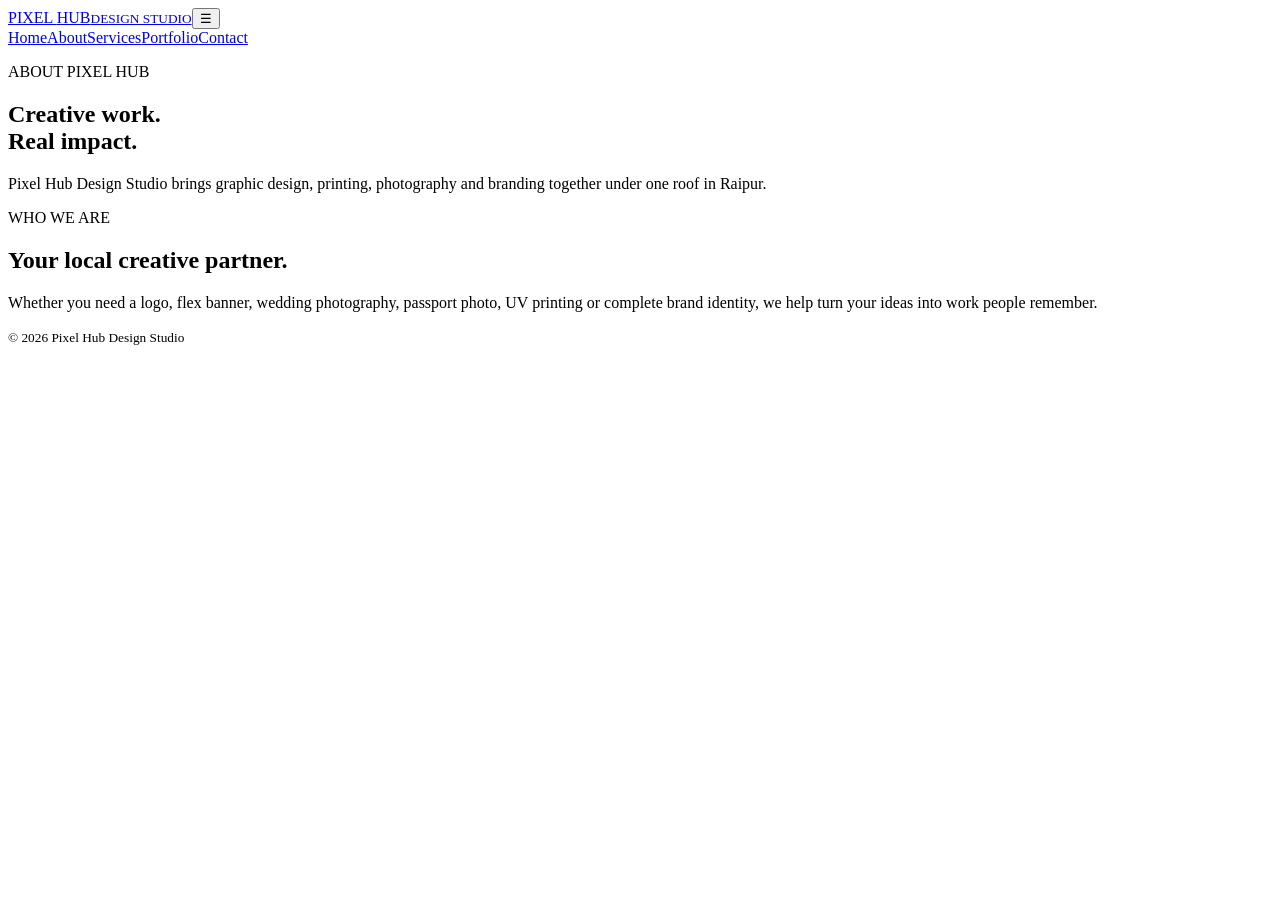
==== about.html @ ef0829ad "Add files via upload" ====
<!doctype html><html><head><meta charset="utf-8"><meta name="viewport" content="width=device-width,initial-scale=1"><title>About | Pixel Hub</title><link rel="stylesheet" href="css/style.css"></head><body><header><div class="nav"><a class="brand" href="index.html">PIXEL <span>HUB</span><small>DESIGN STUDIO</small></a><button onclick="document.querySelector('nav').classList.toggle('open')">☰</button><nav><a href="index.html">Home</a><a class="active" href="about.html">About</a><a href="services.html">Services</a><a href="portfolio.html">Portfolio</a><a href="contact.html">Contact</a></nav></div></header><section class="page"><p class="eyebrow">ABOUT PIXEL HUB</p><h1>Creative work.<br><span>Real impact.</span></h1><p>Pixel Hub Design Studio brings graphic design, printing, photography and branding together under one roof in Raipur.</p></section><section class="section two"><div><p class="eyebrow">WHO WE ARE</p><h2>Your local creative partner.</h2></div><div><p>Whether you need a logo, flex banner, wedding photography, passport photo, UV printing or complete brand identity, we help turn your ideas into work people remember.</p></div></section><footer><small>© 2026 Pixel Hub Design Studio</small></footer><script src="js/script.js"></script></body></html>
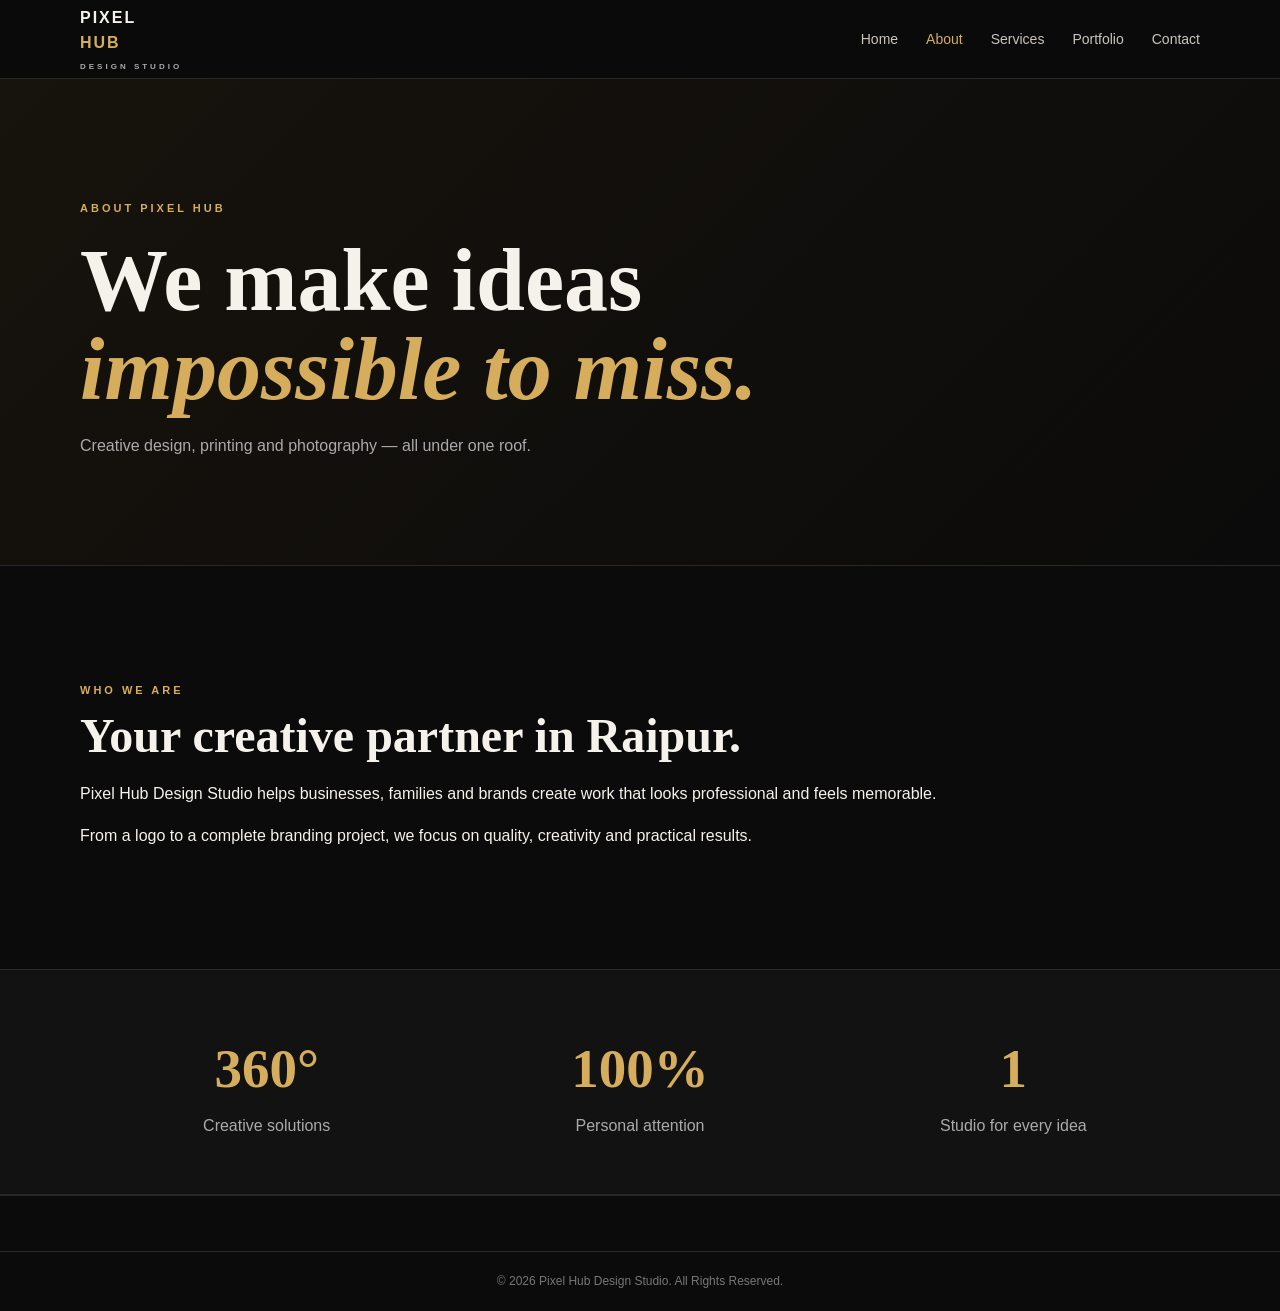
==== commit 5ea00460: "Update about.html" ====
--- a/about.html
+++ b/about.html
@@ -1 +1,183 @@
-<!doctype html><html><head><meta charset="utf-8"><meta name="viewport" content="width=device-width,initial-scale=1"><title>About | Pixel Hub</title><link rel="stylesheet" href="css/style.css"></head><body><header><div class="nav"><a class="brand" href="index.html">PIXEL <span>HUB</span><small>DESIGN STUDIO</small></a><button onclick="document.querySelector('nav').classList.toggle('open')">☰</button><nav><a href="index.html">Home</a><a class="active" href="about.html">About</a><a href="services.html">Services</a><a href="portfolio.html">Portfolio</a><a href="contact.html">Contact</a></nav></div></header><section class="page"><p class="eyebrow">ABOUT PIXEL HUB</p><h1>Creative work.<br><span>Real impact.</span></h1><p>Pixel Hub Design Studio brings graphic design, printing, photography and branding together under one roof in Raipur.</p></section><section class="section two"><div><p class="eyebrow">WHO WE ARE</p><h2>Your local creative partner.</h2></div><div><p>Whether you need a logo, flex banner, wedding photography, passport photo, UV printing or complete brand identity, we help turn your ideas into work people remember.</p></div></section><footer><small>© 2026 Pixel Hub Design Studio</small></footer><script src="js/script.js"></script></body></html>
+<!doctype html>
+<html>
+<head>
+
+<meta charset="utf-8">
+
+<meta name="viewport" content="width=device-width,initial-scale=1">
+
+<title>About | Pixel Hub Design Studio</title>
+
+<link rel="stylesheet" href="style.css">
+
+</head>
+
+<body>
+
+
+<header class="header">
+
+<div class="wrap nav">
+
+
+<a class="brand" href="index.html">
+
+PIXEL<span>HUB</span>
+
+<small>DESIGN STUDIO</small>
+
+</a>
+
+
+<button class="menu"
+onclick="document.querySelector('nav').classList.toggle('open')">
+
+☰
+
+</button>
+
+
+<nav>
+
+<a href="index.html">Home</a>
+
+<a class="active" href="about.html">About</a>
+
+<a href="services.html">Services</a>
+
+<a href="portfolio.html">Portfolio</a>
+
+<a href="contact.html">Contact</a>
+
+</nav>
+
+</div>
+
+</header>
+
+
+<section class="page-head">
+
+<div class="wrap">
+
+<p class="eyebrow">
+
+ABOUT PIXEL HUB
+
+</p>
+
+
+<h1>
+
+We make ideas<br>
+
+<em>impossible to miss.</em>
+
+</h1>
+
+
+<p>
+
+Creative design, printing and photography — all under one roof.
+
+</p>
+
+</div>
+
+</section>
+
+
+<section class="wrap section two">
+
+
+<div>
+
+<p class="eyebrow">
+
+WHO WE ARE
+
+</p>
+
+
+<h2>
+
+Your creative partner in Raipur.
+
+</h2>
+
+</div>
+
+
+<div>
+
+<p>
+
+Pixel Hub Design Studio helps businesses, families and brands create work that looks professional and feels memorable.
+
+</p>
+
+
+<p>
+
+From a logo to a complete branding project, we focus on quality, creativity and practical results.
+
+</p>
+
+</div>
+
+</section>
+
+
+<section class="stats">
+
+<div class="wrap stat-grid">
+
+
+<div>
+
+<b>360°</b>
+
+<span>Creative solutions</span>
+
+</div>
+
+
+<div>
+
+<b>100%</b>
+
+<span>Personal attention</span>
+
+</div>
+
+
+<div>
+
+<b>1</b>
+
+<span>Studio for every idea</span>
+
+</div>
+
+
+</div>
+
+</section>
+
+
+<footer>
+
+<div class="copyright">
+
+© 2026 Pixel Hub Design Studio. All Rights Reserved.
+
+</div>
+
+</footer>
+
+
+<script src="script.js"></script>
+
+</body>
+
+</html>
--- a/style.css
+++ b/style.css
@@ -0,0 +1,502 @@
+*{
+box-sizing:border-box;
+}
+
+body{
+margin:0;
+background:#0b0b0b;
+color:#f5f2eb;
+font-family:Arial,sans-serif;
+line-height:1.6;
+}
+
+a{
+color:inherit;
+text-decoration:none;
+}
+
+.wrap{
+width:min(1120px,92%);
+margin:auto;
+}
+
+.header{
+position:sticky;
+top:0;
+z-index:5;
+background:#0b0b0bf2;
+border-bottom:1px solid #292825;
+}
+
+.nav{
+height:78px;
+display:flex;
+align-items:center;
+justify-content:space-between;
+}
+
+.brand{
+display:flex;
+flex-direction:column;
+letter-spacing:2px;
+font-weight:bold;
+}
+
+.brand span,
+em,
+.eyebrow,
+.card a{
+color:#d5ad5d;
+}
+
+.brand small{
+font-size:8px;
+letter-spacing:3px;
+color:#aaa;
+margin-top:5px;
+}
+
+.nav nav{
+display:flex;
+gap:28px;
+color:#c9c5bd;
+font-size:14px;
+}
+
+.nav nav a:hover,
+.nav nav .active{
+color:#d5ad5d;
+}
+
+.menu{
+display:none;
+background:none;
+border:0;
+color:#fff;
+font-size:25px;
+}
+
+.hero{
+min-height:700px;
+display:flex;
+align-items:center;
+background:
+radial-gradient(circle at 82% 42%,#2b2112,transparent 34%),
+linear-gradient(135deg,#0b0b0b,#121212);
+}
+
+.hero-grid{
+display:grid;
+grid-template-columns:1.05fr .95fr;
+gap:70px;
+align-items:center;
+}
+
+.eyebrow{
+font-size:11px;
+font-weight:bold;
+letter-spacing:3px;
+}
+
+.hero h1,
+.page-head h1{
+font-family:Georgia,serif;
+font-size:clamp(52px,7vw,88px);
+line-height:1.02;
+margin:18px 0;
+}
+
+.lead{
+font-size:18px;
+color:#aaa;
+max-width:560px;
+}
+
+.buttons{
+display:flex;
+gap:14px;
+margin:30px 0;
+}
+
+.btn{
+display:inline-block;
+padding:13px 22px;
+border-radius:5px;
+border:1px solid #d5ad5d;
+font-weight:bold;
+font-size:14px;
+}
+
+.btn.gold{
+background:#d5ad5d;
+color:#111;
+}
+
+.btn.line{
+color:#d5ad5d;
+}
+
+.hero-visual{
+height:480px;
+}
+
+.visual-frame{
+height:100%;
+border:1px solid #4e3c21;
+border-radius:20px;
+background:linear-gradient(145deg,#221a0e,#0d0d0d);
+position:relative;
+overflow:hidden;
+display:flex;
+align-items:flex-end;
+padding:40px;
+}
+
+.visual-glow{
+position:absolute;
+width:420px;
+height:420px;
+border-radius:50%;
+right:-100px;
+top:-70px;
+background:
+radial-gradient(circle,#d5ad5d,#60451e 35%,transparent 70%);
+opacity:.85;
+}
+
+.visual-text{
+position:relative;
+}
+
+.visual-text small{
+letter-spacing:5px;
+color:#d5ad5d;
+}
+
+.visual-text b{
+display:block;
+font-family:Georgia,serif;
+font-size:48px;
+line-height:1.02;
+margin-top:15px;
+}
+
+.section{
+padding:105px 0;
+}
+
+.section-title{
+max-width:650px;
+margin-bottom:42px;
+}
+
+.section h2,
+.feature h2,
+.cta h2{
+font-family:Georgia,serif;
+font-size:48px;
+line-height:1.1;
+margin:10px 0 18px;
+}
+
+.section-title>p:last-child,
+.feature p{
+color:#aaa;
+}
+
+.cards{
+display:grid;
+grid-template-columns:repeat(3,1fr);
+gap:18px;
+}
+
+.card{
+background:#141414;
+border:1px solid #292825;
+border-radius:10px;
+padding:30px;
+transition:.3s;
+}
+
+.card:hover{
+transform:translateY(-8px);
+border-color:#705a32;
+}
+
+.number{
+color:#d5ad5d;
+}
+
+.card p{
+color:#aaa;
+}
+
+.feature{
+background:#121212;
+border-top:1px solid #292825;
+border-bottom:1px solid #292825;
+padding:100px 0;
+}
+
+.feature-grid{
+display:grid;
+grid-template-columns:1fr 1fr;
+gap:80px;
+}
+
+.feature-list{
+border-top:1px solid #292825;
+}
+
+.feature-list div{
+display:flex;
+gap:30px;
+padding:24px 0;
+border-bottom:1px solid #292825;
+}
+
+.feature-list b{
+color:#d5ad5d;
+}
+
+.feature-list span{
+font-size:20px;
+}
+
+.cta{
+text-align:center;
+padding:110px 0;
+}
+
+.page-head{
+padding:110px 0 90px;
+background:linear-gradient(135deg,#17130d,#0b0b0b);
+border-bottom:1px solid #292825;
+}
+
+.page-head p:not(.eyebrow){
+color:#aaa;
+}
+
+.stats{
+background:#121212;
+border-top:1px solid #292825;
+border-bottom:1px solid #292825;
+padding:55px 0;
+}
+
+.stat-grid{
+display:grid;
+grid-template-columns:repeat(3,1fr);
+text-align:center;
+}
+
+.stat-grid b{
+display:block;
+color:#d5ad5d;
+font-family:Georgia,serif;
+font-size:55px;
+}
+
+.stat-grid span{
+color:#aaa;
+}
+
+.service-list{
+padding:30px 0 100px;
+}
+
+.service-row{
+display:grid;
+grid-template-columns:80px 1fr;
+gap:30px;
+padding:34px 0;
+border-bottom:1px solid #292825;
+}
+
+.service-row>b{
+color:#d5ad5d;
+font-size:20px;
+}
+
+.service-row h2{
+font-family:Georgia,serif;
+font-size:32px;
+margin:0;
+}
+
+.service-row p{
+color:#aaa;
+}
+
+.portfolio{
+padding:80px 0;
+display:grid;
+grid-template-columns:repeat(2,1fr);
+gap:20px;
+}
+
+.work{
+background:#141414;
+border:1px solid #292825;
+border-radius:12px;
+overflow:hidden;
+}
+
+.work-art{
+height:280px;
+display:flex;
+align-items:center;
+justify-content:center;
+text-align:center;
+font-family:Georgia,serif;
+font-size:52px;
+line-height:.9;
+background:
+radial-gradient(circle at 70% 20%,#745524,#19140c 35%,#111 70%);
+}
+
+.work-art span{
+color:#d5ad5d;
+font-style:italic;
+}
+
+.work p{
+padding:0 22px;
+color:#aaa;
+}
+
+.contact{
+padding:90px 0;
+display:grid;
+grid-template-columns:1fr 1fr;
+gap:80px;
+}
+
+.contact h2{
+font-family:Georgia,serif;
+font-size:40px;
+}
+
+.contact-links{
+display:grid;
+gap:14px;
+margin-top:30px;
+color:#d5ad5d;
+}
+
+.contact-card{
+background:#141414;
+padding:28px;
+border:1px solid #292825;
+border-radius:10px;
+display:grid;
+gap:14px;
+}
+
+input,
+textarea{
+width:100%;
+padding:14px;
+background:#0d0d0d;
+border:1px solid #292825;
+color:#fff;
+border-radius:5px;
+font:inherit;
+}
+
+textarea{
+min-height:130px;
+}
+
+footer{
+border-top:1px solid #292825;
+padding:55px 0 0;
+}
+
+.footer-grid{
+display:grid;
+grid-template-columns:2fr 1fr 1.5fr;
+gap:30px;
+padding-bottom:45px;
+}
+
+.footer-grid p{
+color:#aaa;
+}
+
+.copyright{
+text-align:center;
+border-top:1px solid #292825;
+padding:20px;
+color:#777;
+font-size:12px;
+}
+
+@media(max-width:760px){
+
+.menu{
+display:block;
+}
+
+.nav nav{
+display:none;
+position:absolute;
+top:78px;
+left:0;
+right:0;
+background:#0b0b0b;
+padding:20px;
+flex-direction:column;
+gap:16px;
+}
+
+.nav nav.open{
+display:flex;
+}
+
+.hero{
+padding:70px 0;
+}
+
+.hero-grid,
+.feature-grid,
+.two,
+.contact{
+grid-template-columns:1fr;
+gap:40px;
+}
+
+.hero-visual{
+height:340px;
+}
+
+.cards,
+.portfolio,
+.footer-grid,
+.stat-grid{
+grid-template-columns:1fr;
+}
+
+.section,
+.feature,
+.cta{
+padding:70px 0;
+}
+
+.page-head{
+padding:75px 0;
+}
+
+.section h2,
+.feature h2,
+.cta h2{
+font-size:38px;
+}
+
+.service-row{
+grid-template-columns:45px 1fr;
+gap:10px;
+}
+
+}
